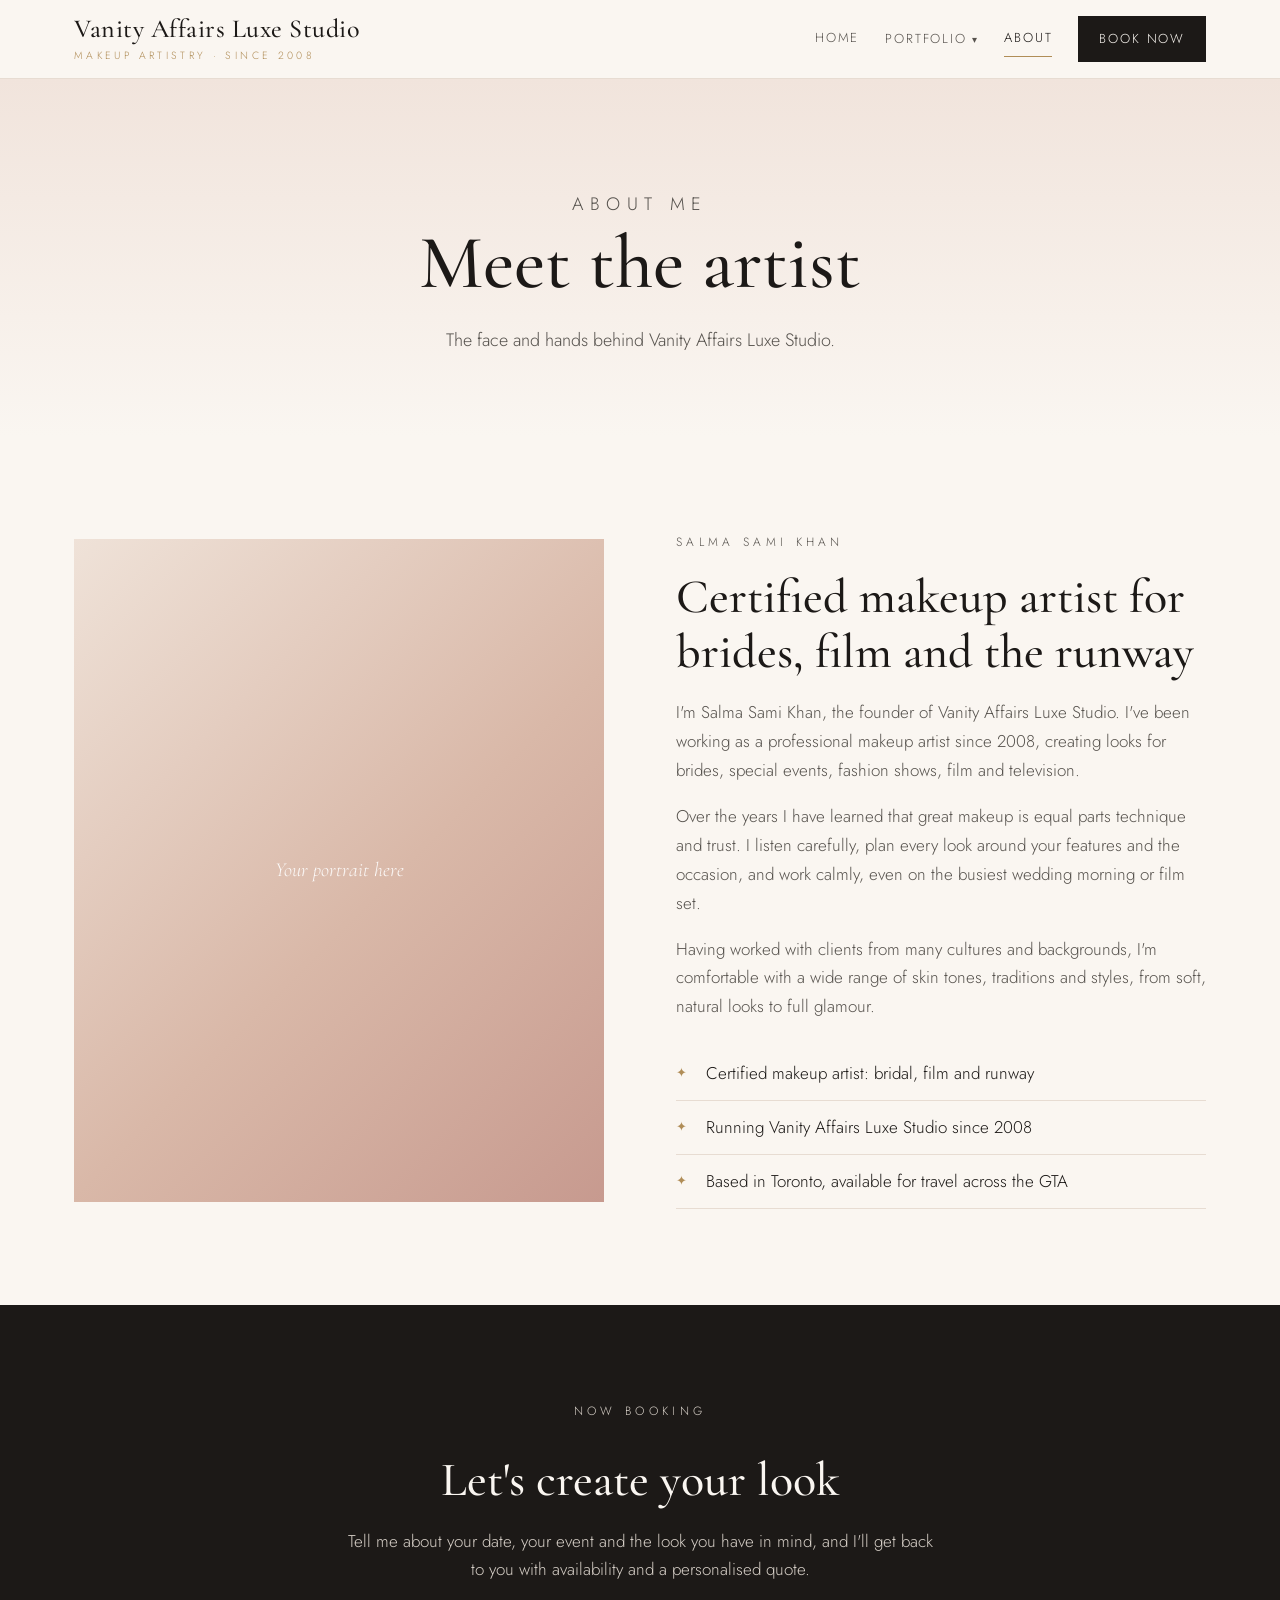
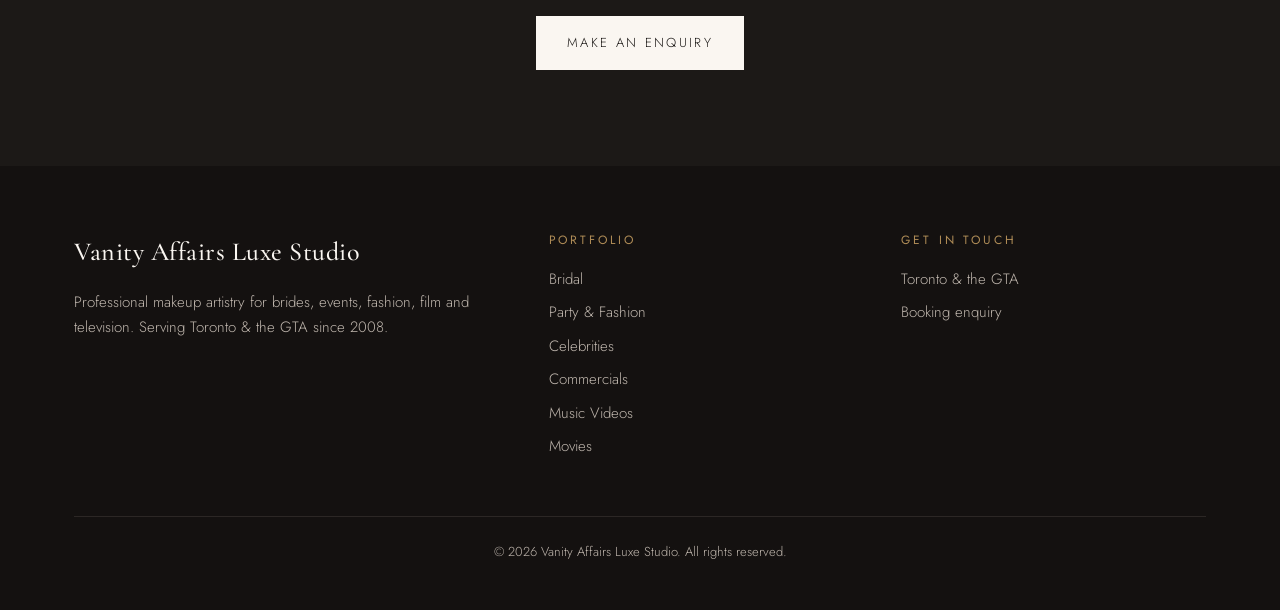
==== about.html @ 1d620c54 "Build Vanity Affairs Luxe Studio website Co-Authored-By: Claude Opus 5.5 <noreply@anthropic.com> Cla" ====
<!DOCTYPE html>
<html lang="en">
<head>
<meta charset="utf-8">
<meta name="viewport" content="width=device-width, initial-scale=1">
<title>About the Artist | Vanity Affairs Luxe Studio</title>
<meta name="description" content="Meet Salma Sami Khan, certified bridal, film and runway makeup artist and founder of Vanity Affairs Luxe Studio in Toronto.">
<meta property="og:title" content="About the Artist | Vanity Affairs Luxe Studio">
<meta property="og:description" content="Meet Salma Sami Khan, certified bridal, film and runway makeup artist and founder of Vanity Affairs Luxe Studio in Toronto.">
<meta property="og:type" content="website">
<link rel="preconnect" href="https://fonts.googleapis.com">
<link rel="preconnect" href="https://fonts.gstatic.com" crossorigin>
<link href="https://fonts.googleapis.com/css2?family=Cormorant+Garamond:ital,wght@0,400;0,500;1,400&family=Jost:wght@300;400&display=swap" rel="stylesheet">
<link rel="stylesheet" href="assets/style.css">
</head>
<body>
<header class="site-header">
  <div class="wrap header-inner">
    <a class="brand" href="index.html">
      <span class="brand-name">Vanity Affairs Luxe Studio</span>
      <span class="brand-tag">Makeup Artistry · Since 2008</span>
    </a>
    <button class="menu-toggle" aria-label="Open menu" aria-expanded="false"><span></span><span></span><span></span></button>
    <nav class="nav" aria-label="Main">
      <a href="index.html">Home</a>
      <div class="dropdown">
        <button type="button">Portfolio</button>
        <div class="dropdown-menu">
<a href="bridal.html">Bridal</a>
<a href="party-fashion.html">Party &amp; Fashion</a>
<a href="celebrities.html">Celebrities</a>
<a href="commercials.html">Commercials</a>
<a href="music-videos.html">Music Videos</a>
<a href="movies.html">Movies</a>
        </div>
      </div>
      <a href="about.html" aria-current="page">About</a>
      <a class="btn" href="contact.html">Book Now</a>
    </nav>
  </div>
</header>
<main>
<section class="page-hero">
  <div class="wrap">
    <p class="eyebrow">About me</p>
    <h1>Meet the artist</h1>
    <p>The face and hands behind Vanity Affairs Luxe Studio.</p>
  </div>
</section>

<section>
  <div class="wrap intro-grid">
    <div class="photo placeholder" data-label="Your portrait here"></div>
    <div>
      <p class="eyebrow">Salma Sami Khan</p>
      <h2>Certified makeup artist for brides, film and the runway</h2>
      <p>I'm Salma Sami Khan, the founder of Vanity Affairs Luxe Studio. I've been working as a professional makeup artist since 2008, creating looks for brides, special events, fashion shows, film and television.</p>
      <p>Over the years I have learned that great makeup is equal parts technique and trust. I listen carefully, plan every look around your features and the occasion, and work calmly, even on the busiest wedding morning or film set.</p>
      <p>Having worked with clients from many cultures and backgrounds, I'm comfortable with a wide range of skin tones, traditions and styles, from soft, natural looks to full glamour.</p>
      <ul class="feature-list">
        <li>Certified makeup artist: bridal, film and runway</li>
        <li>Running Vanity Affairs Luxe Studio since 2008</li>
        <li>Based in Toronto, available for travel across the GTA</li>
      </ul>
    </div>
  </div>
</section>

<section class="cta-band">
  <div class="wrap">
    <p class="eyebrow">Now booking</p>
    <h2>Let's create your look</h2>
    <p>Tell me about your date, your event and the look you have in mind, and I'll get back to you with availability and a personalised quote.</p>
    <a class="btn" href="contact.html">Make an enquiry</a>
  </div>
</section>
</main>
<footer class="site-footer">
  <div class="wrap">
    <div class="footer-grid">
      <div>
        <span class="brand-name">Vanity Affairs Luxe Studio</span>
        <p>Professional makeup artistry for brides, events, fashion, film and television. Serving Toronto &amp; the GTA since 2008.</p>
      </div>
      <div>
        <h4>Portfolio</h4>
        <ul>
<li><a href="bridal.html">Bridal</a></li>
<li><a href="party-fashion.html">Party &amp; Fashion</a></li>
<li><a href="celebrities.html">Celebrities</a></li>
<li><a href="commercials.html">Commercials</a></li>
<li><a href="music-videos.html">Music Videos</a></li>
<li><a href="movies.html">Movies</a></li>
        </ul>
      </div>
      <div>
        <h4>Get in touch</h4>
        <ul>
<li>Toronto &amp; the GTA</li>
          <li><a href="contact.html">Booking enquiry</a></li>
        </ul>
      </div>
    </div>
    <p class="copyright">© <span id="year">2026</span> Vanity Affairs Luxe Studio. All rights reserved.</p>
  </div>
</footer>
<script>
  document.getElementById('year').textContent = new Date().getFullYear();
  const t = document.querySelector('.menu-toggle'), n = document.querySelector('.nav');
  t.addEventListener('click', () => { const o = n.classList.toggle('open'); t.setAttribute('aria-expanded', o); });
</script>
</body>
</html>
---- assets/style.css ----
/* Vanity Affairs Luxe Studio — site styles */
:root {
  --ink: #1c1917;
  --ink-soft: #57534e;
  --cream: #faf6f1;
  --blush: #f1e4dc;
  --rose: #b76e79;
  --gold: #b08d57;
  --line: #e7dcd2;
  --white: #ffffff;
  --serif: "Cormorant Garamond", Georgia, "Times New Roman", serif;
  --sans: "Jost", "Helvetica Neue", Arial, sans-serif;
  --max: 1180px;
}

*, *::before, *::after { box-sizing: border-box; }
html { scroll-behavior: smooth; }
body {
  margin: 0;
  font-family: var(--sans);
  font-weight: 300;
  color: var(--ink);
  background: var(--cream);
  line-height: 1.7;
  font-size: 17px;
}
img { max-width: 100%; display: block; }
a { color: inherit; }

.wrap { max-width: var(--max); margin: 0 auto; padding: 0 24px; }

/* ---------- Header ---------- */
.site-header {
  position: sticky; top: 0; z-index: 50;
  background: rgba(250, 246, 241, 0.94);
  backdrop-filter: blur(8px);
  border-bottom: 1px solid var(--line);
}
.header-inner {
  display: flex; align-items: center; justify-content: space-between;
  height: 78px;
}
.brand { text-decoration: none; line-height: 1.1; }
.brand-name {
  font-family: var(--serif); font-size: 26px; font-weight: 500; letter-spacing: 0.02em;
  display: block;
}
.brand-tag {
  font-size: 10.5px; letter-spacing: 0.32em; text-transform: uppercase; color: var(--gold);
}
.nav { display: flex; align-items: center; gap: 26px; }
.nav a {
  text-decoration: none; font-size: 13px; letter-spacing: 0.14em; text-transform: uppercase;
  color: var(--ink-soft); padding: 6px 0; border-bottom: 1px solid transparent;
  transition: color .2s, border-color .2s;
}
.nav a:hover, .nav a[aria-current="page"] { color: var(--ink); border-color: var(--gold); }
.dropdown { position: relative; }
.dropdown > button {
  background: none; border: 0; font: inherit; cursor: pointer;
  font-size: 13px; letter-spacing: 0.14em; text-transform: uppercase; color: var(--ink-soft);
  padding: 6px 0;
}
.dropdown > button::after { content: " ▾"; font-size: 10px; }
.dropdown-menu {
  position: absolute; top: 100%; left: -18px; min-width: 210px;
  background: var(--white); border: 1px solid var(--line);
  box-shadow: 0 18px 40px rgba(28, 25, 23, 0.08);
  padding: 10px 0; display: none;
}
.dropdown:hover .dropdown-menu, .dropdown:focus-within .dropdown-menu { display: block; }
.dropdown-menu a { display: block; padding: 9px 20px; border: 0; }
.dropdown-menu a:hover { background: var(--cream); }

.btn {
  display: inline-block; text-decoration: none; cursor: pointer;
  font-family: var(--sans); font-size: 13px; letter-spacing: 0.18em; text-transform: uppercase;
  padding: 15px 30px; border: 1px solid var(--ink); background: var(--ink); color: var(--cream);
  transition: background .2s, color .2s;
}
.btn:hover { background: transparent; color: var(--ink); }
.btn-ghost { background: transparent; color: var(--ink); }
.btn-ghost:hover { background: var(--ink); color: var(--cream); }
.nav .btn { padding: 11px 20px; color: var(--cream); border-bottom: 1px solid var(--ink); }
.nav .btn:hover { color: var(--ink); }

.menu-toggle { display: none; background: none; border: 0; cursor: pointer; padding: 8px; }
.menu-toggle span { display: block; width: 24px; height: 1.5px; background: var(--ink); margin: 6px 0; }

/* ---------- Hero ---------- */
.hero {
  position: relative; min-height: 82vh; display: grid; place-items: center; text-align: center;
  background:
    linear-gradient(180deg, rgba(28,25,23,.25), rgba(28,25,23,.55)),
    var(--hero-img, linear-gradient(135deg, #d9b8a8 0%, #b76e79 45%, #5b3a3f 100%));
  background-size: cover; background-position: center;
  color: var(--white);
}
.hero-inner { max-width: 780px; padding: 80px 24px; }
.eyebrow {
  font-size: 12px; letter-spacing: 0.36em; text-transform: uppercase; color: var(--gold);
  margin: 0 0 18px;
}
.hero .eyebrow { color: #f3dcc4; }
h1, h2, h3 { font-family: var(--serif); font-weight: 500; line-height: 1.15; margin: 0 0 18px; }
h1 { font-size: clamp(42px, 6vw, 76px); }
h2 { font-size: clamp(32px, 4vw, 48px); }
h3 { font-size: 26px; }
.hero p.lead { font-size: 19px; max-width: 600px; margin: 0 auto 34px; opacity: .95; }
.hero .btn { background: var(--white); color: var(--ink); border-color: var(--white); }
.hero .btn:hover { background: transparent; color: var(--white); }
.hero .btn-ghost { background: transparent; color: var(--white); border-color: var(--white); margin-left: 10px; }
.hero .btn-ghost:hover { background: var(--white); color: var(--ink); }

.page-hero {
  padding: 110px 0 80px; text-align: center;
  background: linear-gradient(180deg, var(--blush), var(--cream));
}
.page-hero p { max-width: 680px; margin: 0 auto; color: var(--ink-soft); font-size: 18px; }

/* ---------- Sections ---------- */
section { padding: 96px 0; }
.section-head { text-align: center; max-width: 720px; margin: 0 auto 56px; }
.section-head p { color: var(--ink-soft); }
.alt { background: var(--white); }
.divider { width: 60px; height: 1px; background: var(--gold); margin: 0 auto 22px; border: 0; }

.intro-grid { display: grid; grid-template-columns: 1fr 1fr; gap: 72px; align-items: center; }
.intro-grid p { color: var(--ink-soft); }

/* Service cards */
.cards { display: grid; grid-template-columns: repeat(3, 1fr); gap: 28px; }
.card {
  text-decoration: none; background: var(--white); border: 1px solid var(--line);
  transition: transform .25s, box-shadow .25s;
}
.alt .card { background: var(--cream); }
.card:hover { transform: translateY(-4px); box-shadow: 0 20px 44px rgba(28,25,23,.08); }
.card-body { padding: 26px 28px 30px; }
.card-body h3 { margin-bottom: 8px; }
.card-body p { margin: 0; color: var(--ink-soft); font-size: 15.5px; }
.card-link {
  display: inline-block; margin-top: 14px; font-size: 12px; letter-spacing: .2em;
  text-transform: uppercase; color: var(--rose);
}

/* Photos & placeholders */
.photo {
  position: relative; aspect-ratio: 4 / 5; overflow: hidden;
  background: linear-gradient(135deg, #efe2d8, #d9b8a8 55%, #c79a8f);
}
.photo.wide { aspect-ratio: 4 / 3; }
.photo img { width: 100%; height: 100%; object-fit: cover; transition: transform .5s; }
.card:hover .photo img, .gallery .photo:hover img { transform: scale(1.04); }
.photo.placeholder::after {
  content: attr(data-label);
  position: absolute; inset: 0; display: grid; place-items: center; text-align: center;
  font-family: var(--serif); font-style: italic; font-size: 20px; color: rgba(255,255,255,.92);
  padding: 20px;
}
.photo.placeholder:nth-child(3n+2) { background: linear-gradient(135deg, #e9dccf, #c9a27e 60%, #9b7656); }
.photo.placeholder:nth-child(3n) { background: linear-gradient(135deg, #f0e4e1, #c79aa1 55%, #8e5d66); }

.gallery { display: grid; grid-template-columns: repeat(3, 1fr); gap: 18px; }

/* Lists */
.feature-list { list-style: none; padding: 0; margin: 26px 0 0; }
.feature-list li { padding: 12px 0 12px 30px; border-bottom: 1px solid var(--line); position: relative; }
.feature-list li::before { content: "✦"; position: absolute; left: 0; color: var(--gold); font-size: 13px; top: 15px; }

.two-col { display: grid; grid-template-columns: 1fr 1fr; gap: 64px; }

/* Steps */
.steps { display: grid; grid-template-columns: repeat(4, 1fr); gap: 28px; counter-reset: step; }
.step { border-top: 1px solid var(--gold); padding-top: 22px; }
.step::before {
  counter-increment: step; content: "0" counter(step);
  font-family: var(--serif); font-size: 34px; color: var(--gold); display: block; margin-bottom: 6px;
}
.step p { color: var(--ink-soft); font-size: 15.5px; margin: 0; }

/* CTA band */
.cta-band { background: var(--ink); color: var(--cream); text-align: center; }
.cta-band p { color: #d6cfc7; max-width: 600px; margin: 0 auto 32px; }
.cta-band .btn { background: var(--cream); color: var(--ink); border-color: var(--cream); }
.cta-band .btn:hover { background: transparent; color: var(--cream); }

/* Contact */
.contact-grid { display: grid; grid-template-columns: 1fr 1.2fr; gap: 64px; }
.contact-item { padding: 18px 0; border-bottom: 1px solid var(--line); }
.contact-item span { display: block; font-size: 12px; letter-spacing: .22em; text-transform: uppercase; color: var(--gold); }
.contact-item a, .contact-item strong { font-weight: 400; text-decoration: none; font-size: 18px; }
form { display: grid; gap: 18px; }
label { font-size: 12px; letter-spacing: .2em; text-transform: uppercase; color: var(--ink-soft); }
input, select, textarea {
  width: 100%; margin-top: 6px; font: inherit; font-size: 16px;
  padding: 13px 14px; border: 1px solid var(--line); background: var(--white); color: var(--ink);
}
input:focus, select:focus, textarea:focus { outline: none; border-color: var(--gold); }
.form-row { display: grid; grid-template-columns: 1fr 1fr; gap: 18px; }
.note { font-size: 14px; color: var(--ink-soft); }

/* Footer */
.site-footer { background: #141110; color: #bfb6ad; padding: 64px 0 34px; font-size: 15px; }
.footer-grid { display: grid; grid-template-columns: 1.4fr 1fr 1fr; gap: 48px; }
.site-footer .brand-name { color: var(--cream); }
.site-footer h4 { font-family: var(--sans); font-weight: 400; font-size: 12px; letter-spacing: .24em; text-transform: uppercase; color: var(--gold); margin: 0 0 16px; }
.site-footer ul { list-style: none; padding: 0; margin: 0; }
.site-footer li { margin-bottom: 8px; }
.site-footer a { text-decoration: none; }
.site-footer a:hover { color: var(--cream); }
.copyright { border-top: 1px solid #2c2725; margin-top: 48px; padding-top: 24px; font-size: 13px; text-align: center; }

/* ---------- Responsive ---------- */
@media (max-width: 960px) {
  .cards, .gallery { grid-template-columns: repeat(2, 1fr); }
  .steps { grid-template-columns: repeat(2, 1fr); }
  .intro-grid, .two-col, .contact-grid { grid-template-columns: 1fr; gap: 40px; }
  .footer-grid { grid-template-columns: 1fr 1fr; }
  .menu-toggle { display: block; }
  .nav {
    position: absolute; top: 78px; left: 0; right: 0; flex-direction: column; align-items: flex-start;
    gap: 0; background: var(--cream); border-bottom: 1px solid var(--line); padding: 10px 24px 24px;
    display: none;
  }
  .nav.open { display: flex; }
  .nav > a, .dropdown { width: 100%; padding: 12px 0; border-bottom: 1px solid var(--line); }
  .dropdown-menu { position: static; display: block; box-shadow: none; border: 0; background: transparent; padding: 4px 0 0 14px; }
  .dropdown > button { display: none; }
  .nav .btn { margin-top: 16px; }
}
@media (max-width: 600px) {
  body { font-size: 16px; }
  section { padding: 70px 0; }
  .cards, .gallery, .steps, .footer-grid, .form-row { grid-template-columns: 1fr; }
  .hero .btn-ghost { margin: 12px 0 0; }
}
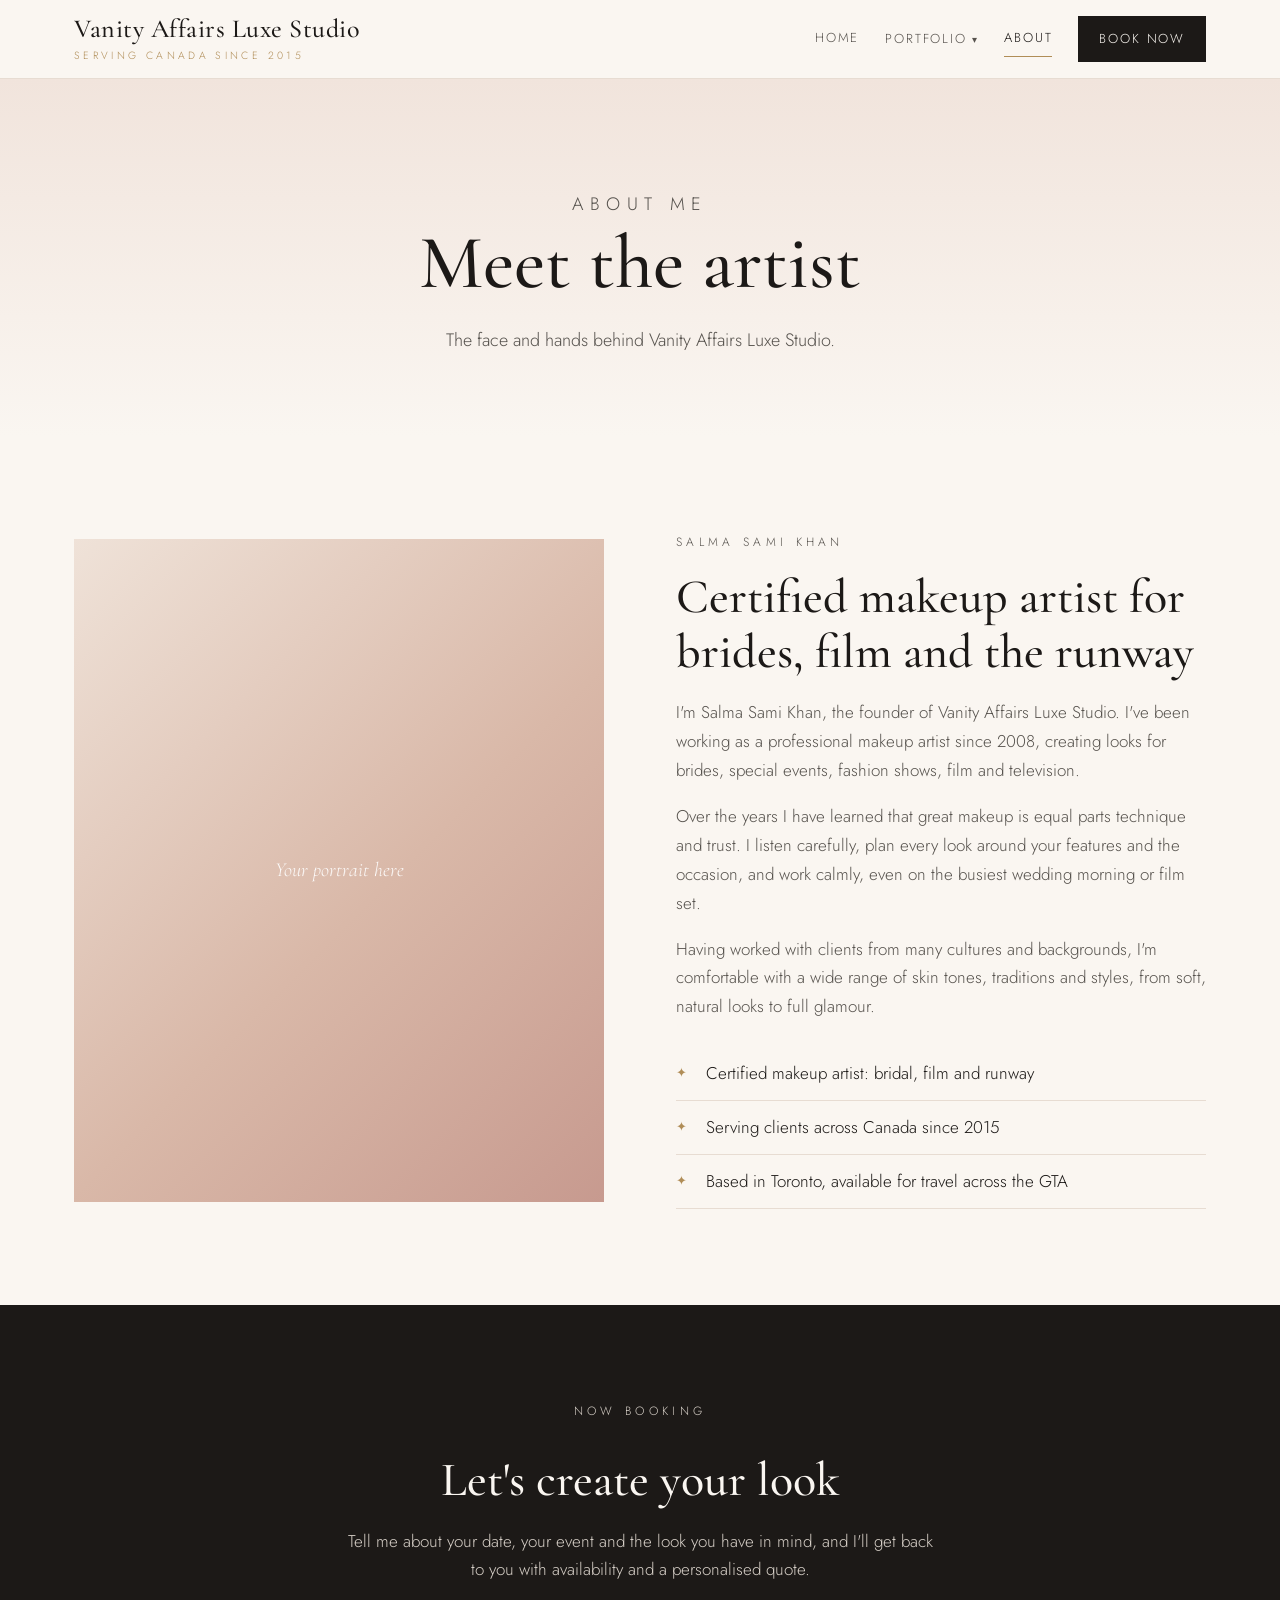
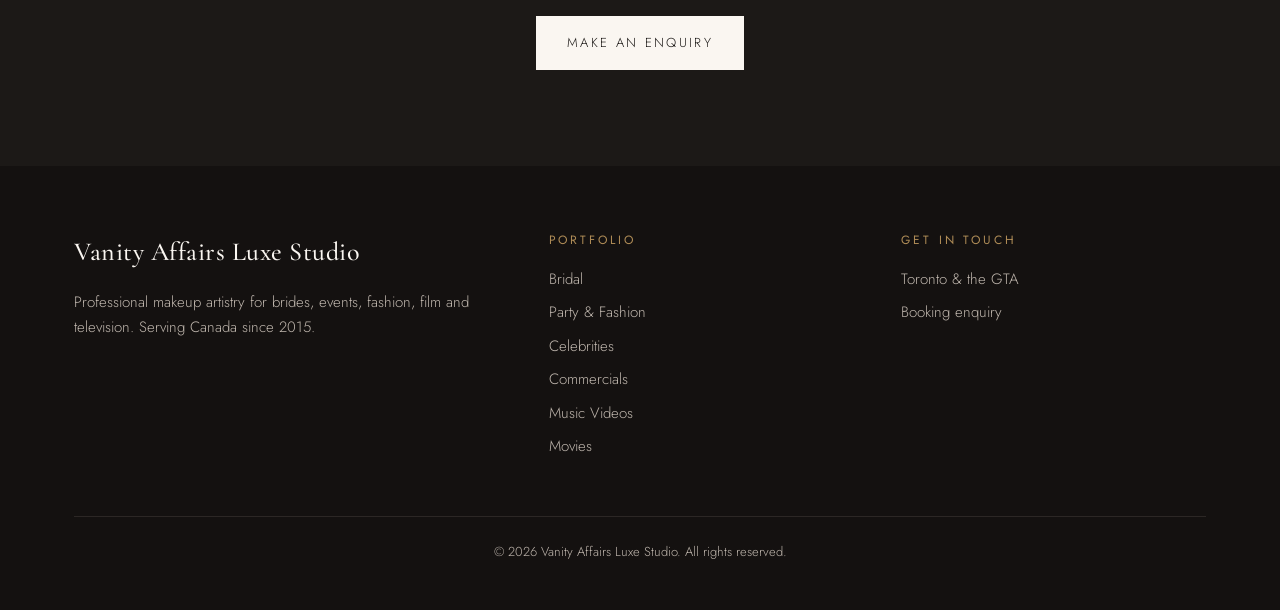
==== commit bc30e5e3: "Update tagline to Serving Canada Since 2015 Co-Authored-By: Claude Opus 5.5 <noreply@anthropic.com> " ====
--- a/about.html
+++ b/about.html
@@ -11,14 +11,14 @@
 <link rel="preconnect" href="https://fonts.googleapis.com">
 <link rel="preconnect" href="https://fonts.gstatic.com" crossorigin>
 <link href="https://fonts.googleapis.com/css2?family=Cormorant+Garamond:ital,wght@0,400;0,500;1,400&family=Jost:wght@300;400&display=swap" rel="stylesheet">
-<link rel="stylesheet" href="assets/style.css">
+<link rel="stylesheet" href="assets/style.css?v=1c062ea0">
 </head>
 <body>
 <header class="site-header">
   <div class="wrap header-inner">
     <a class="brand" href="index.html">
       <span class="brand-name">Vanity Affairs Luxe Studio</span>
-      <span class="brand-tag">Makeup Artistry · Since 2008</span>
+      <span class="brand-tag">Serving Canada Since 2015</span>
     </a>
     <button class="menu-toggle" aria-label="Open menu" aria-expanded="false"><span></span><span></span><span></span></button>
     <nav class="nav" aria-label="Main">
@@ -59,7 +59,7 @@
       <p>Having worked with clients from many cultures and backgrounds, I'm comfortable with a wide range of skin tones, traditions and styles, from soft, natural looks to full glamour.</p>
       <ul class="feature-list">
         <li>Certified makeup artist: bridal, film and runway</li>
-        <li>Running Vanity Affairs Luxe Studio since 2008</li>
+        <li>Serving clients across Canada since 2015</li>
         <li>Based in Toronto, available for travel across the GTA</li>
       </ul>
     </div>
@@ -80,7 +80,7 @@
     <div class="footer-grid">
       <div>
         <span class="brand-name">Vanity Affairs Luxe Studio</span>
-        <p>Professional makeup artistry for brides, events, fashion, film and television. Serving Toronto &amp; the GTA since 2008.</p>
+        <p>Professional makeup artistry for brides, events, fashion, film and television. Serving Canada since 2015.</p>
       </div>
       <div>
         <h4>Portfolio</h4>
--- a/assets/style.css
+++ b/assets/style.css
@@ -150,7 +150,7 @@
   background: linear-gradient(135deg, #efe2d8, #d9b8a8 55%, #c79a8f);
 }
 .photo.wide { aspect-ratio: 4 / 3; }
-.photo img { width: 100%; height: 100%; object-fit: cover; transition: transform .5s; }
+.photo img { width: 100%; height: 100%; object-fit: cover; object-position: center 25%; transition: transform .5s; }
 .card:hover .photo img, .gallery .photo:hover img { transform: scale(1.04); }
 .photo.placeholder::after {
   content: attr(data-label);
@@ -235,3 +235,18 @@
   .cards, .gallery, .steps, .footer-grid, .form-row { grid-template-columns: 1fr; }
   .hero .btn-ghost { margin: 12px 0 0; }
 }
+
+/* Videos */
+.video-grid { display: grid; grid-template-columns: repeat(2, 1fr); gap: 40px 28px; }
+.video { margin: 0; }
+.video-frame { position: relative; aspect-ratio: 16 / 9; background: #141110; }
+.video-frame iframe { position: absolute; inset: 0; width: 100%; height: 100%; border: 0; }
+.video figcaption { font-family: var(--serif); font-size: 21px; margin-top: 12px; }
+@media (max-width: 760px) { .video-grid { grid-template-columns: 1fr; } }
+.video.featured { grid-column: 1 / -1; }
+.video.featured figcaption { font-size: 26px; }
+
+/* Video thumbnails on the home page cards: zoom past YouTube's black bars */
+.photo.thumb { background: #141110; }
+.photo.thumb img { object-position: center; transform: scale(2); }
+.card:hover .photo.thumb img { transform: scale(2.08); }
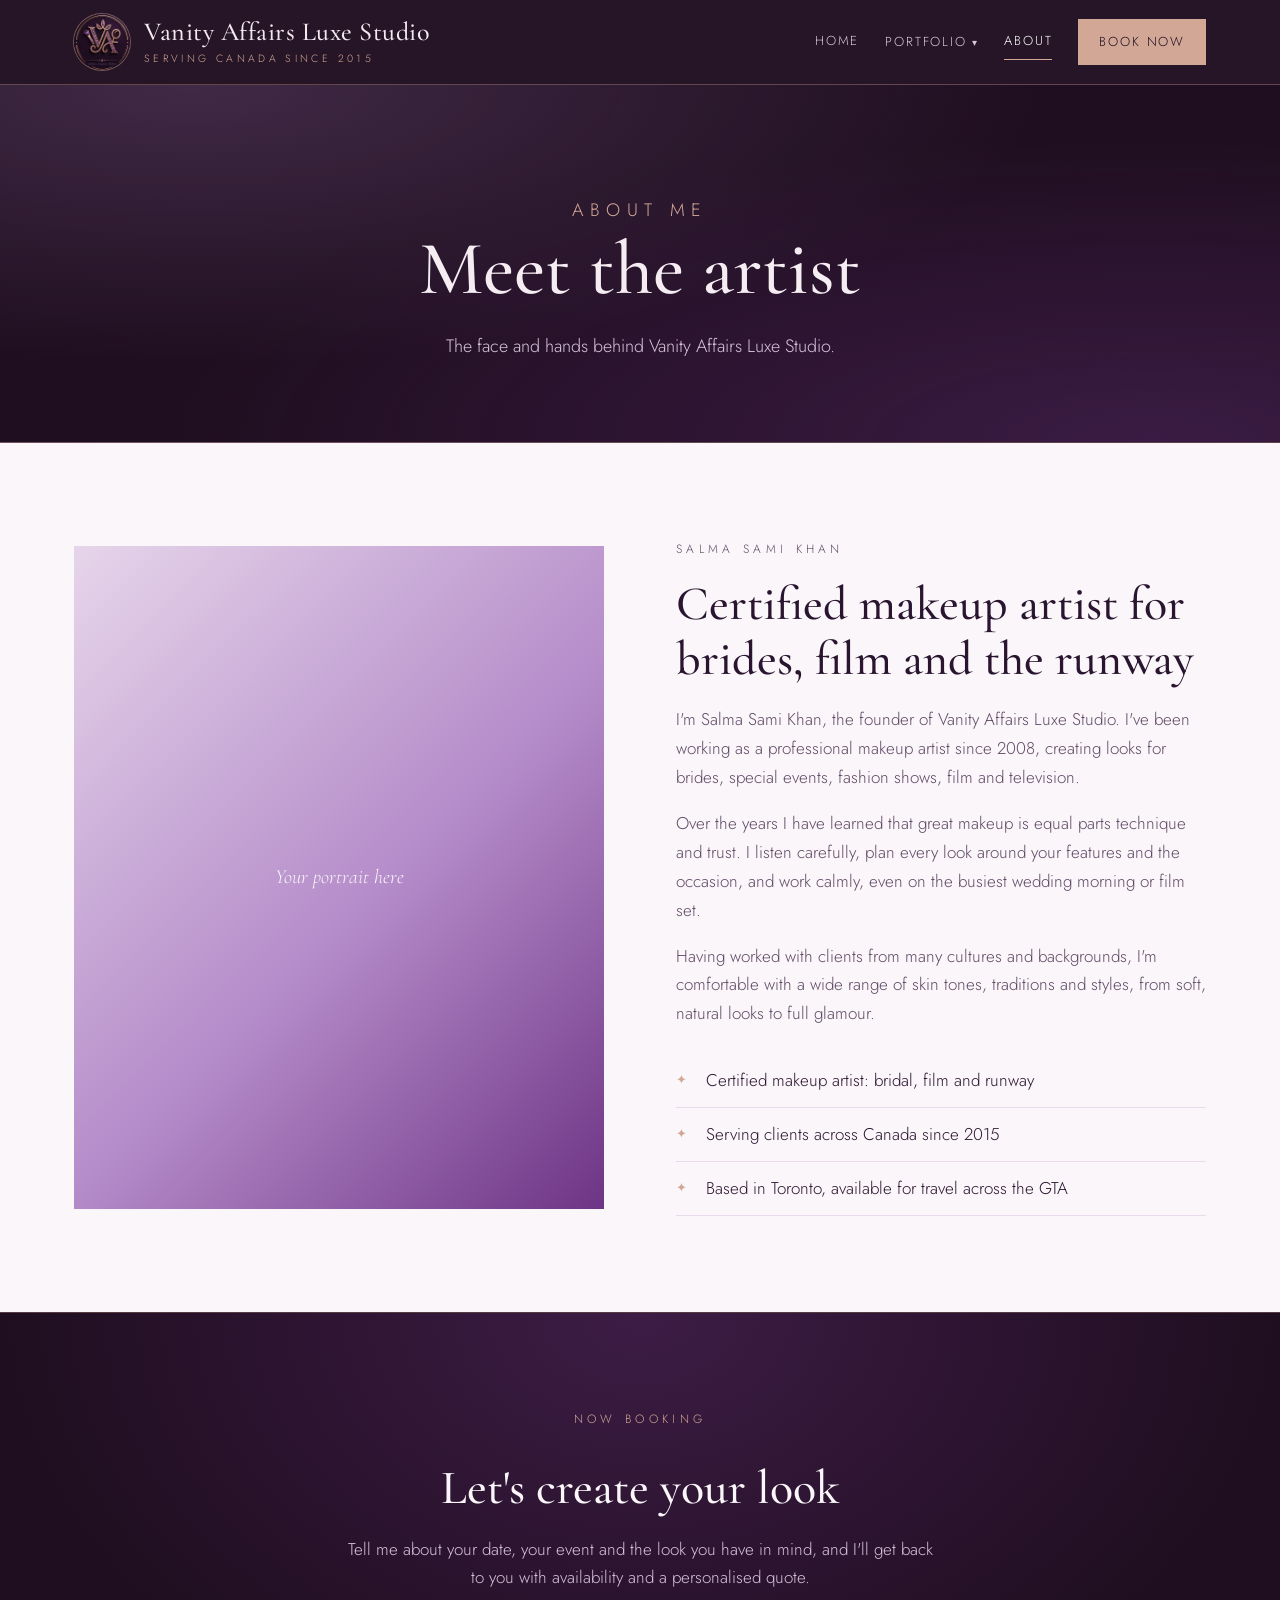
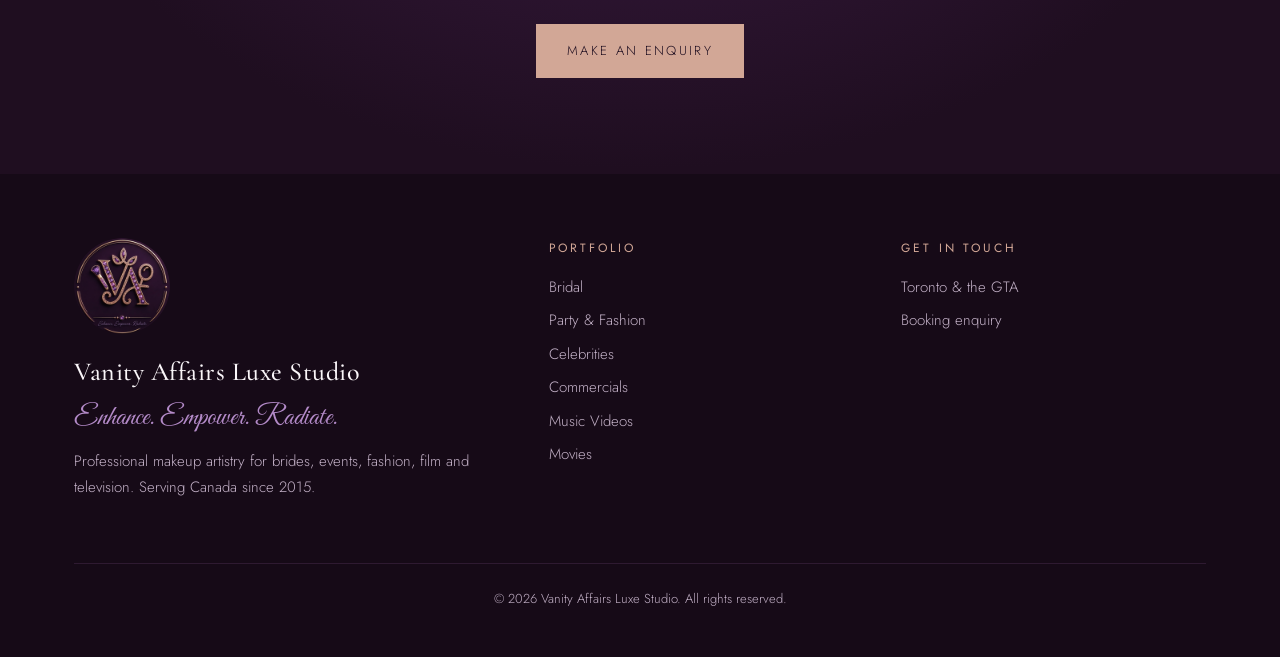
==== commit 413b9cc0: "Retheme site to match VA logo: plum, amethyst and rose gold; add logo, favicon and tagline Co-Author" ====
--- a/about.html
+++ b/about.html
@@ -10,15 +10,22 @@
 <meta property="og:type" content="website">
 <link rel="preconnect" href="https://fonts.googleapis.com">
 <link rel="preconnect" href="https://fonts.gstatic.com" crossorigin>
-<link href="https://fonts.googleapis.com/css2?family=Cormorant+Garamond:ital,wght@0,400;0,500;1,400&family=Jost:wght@300;400&display=swap" rel="stylesheet">
-<link rel="stylesheet" href="assets/style.css?v=1c062ea0">
+<link href="https://fonts.googleapis.com/css2?family=Cormorant+Garamond:ital,wght@0,400;0,500;1,400&family=Jost:wght@300;400&family=Great+Vibes&display=swap" rel="stylesheet">
+<link rel="icon" type="image/png" href="assets/favicon.png">
+<link rel="apple-touch-icon" href="assets/apple-touch-icon.png">
+<meta property="og:image" content="assets/logo-full.jpg">
+<meta name="theme-color" content="#1f0e20">
+<link rel="stylesheet" href="assets/style.css?v=6815eaf3">
 </head>
 <body>
 <header class="site-header">
   <div class="wrap header-inner">
     <a class="brand" href="index.html">
+      <img class="brand-logo" src="assets/logo.png" alt="Vanity Affairs Luxe Studio logo" width="56" height="56">
+      <span class="brand-text">
       <span class="brand-name">Vanity Affairs Luxe Studio</span>
       <span class="brand-tag">Serving Canada Since 2015</span>
+      </span>
     </a>
     <button class="menu-toggle" aria-label="Open menu" aria-expanded="false"><span></span><span></span><span></span></button>
     <nav class="nav" aria-label="Main">
@@ -79,7 +86,9 @@
   <div class="wrap">
     <div class="footer-grid">
       <div>
+        <img class="footer-logo" src="assets/logo.png" alt="" width="96" height="96">
         <span class="brand-name">Vanity Affairs Luxe Studio</span>
+        <p class="script">Enhance. Empower. Radiate.</p>
         <p>Professional makeup artistry for brides, events, fashion, film and television. Serving Canada since 2015.</p>
       </div>
       <div>
--- a/assets/style.css
+++ b/assets/style.css
@@ -1,15 +1,21 @@
 /* Vanity Affairs Luxe Studio — site styles */
 :root {
-  --ink: #1c1917;
-  --ink-soft: #57534e;
-  --cream: #faf6f1;
-  --blush: #f1e4dc;
-  --rose: #b76e79;
-  --gold: #b08d57;
-  --line: #e7dcd2;
+  --ink: #2a1530;
+  --ink-soft: #5f4a66;
+  --cream: #faf6f9;
+  --blush: #f1e6f2;
+  --rose: #8e4fa6;
+  --gold: #b98a7a;
+  --rosegold: #d2a796;
+  --plum: #1f0e20;
+  --plum-2: #2e1533;
+  --amethyst: #6e3485;
+  --lavender: #b48bc9;
+  --line: #e9dcea;
   --white: #ffffff;
   --serif: "Cormorant Garamond", Georgia, "Times New Roman", serif;
   --sans: "Jost", "Helvetica Neue", Arial, sans-serif;
+  --script: "Great Vibes", "Brush Script MT", cursive;
   --max: 1180px;
 }
 
@@ -250,3 +256,91 @@
 .photo.thumb { background: #141110; }
 .photo.thumb img { object-position: center; transform: scale(2); }
 .card:hover .photo.thumb img { transform: scale(2.08); }
+
+
+/* =========================================================
+   Theme: Amethyst & Rose Gold (matches the VA logo)
+   ========================================================= */
+.script { font-family: var(--script); font-size: 34px; color: var(--lavender); margin: 0 0 18px; line-height: 1.2; }
+
+/* Header */
+.site-header { background: rgba(31, 14, 32, 0.97); border-bottom: 1px solid rgba(210, 167, 150, 0.35); }
+.header-inner { height: 84px; }
+.brand { display: flex; align-items: center; gap: 14px; }
+.brand-logo { width: 56px; height: 56px; border-radius: 50%; box-shadow: 0 0 0 1px rgba(210,167,150,.45); }
+.brand-name { color: #f4e9f1; }
+.brand-tag { color: var(--rosegold); }
+.nav a, .dropdown > button { color: #d8c6dc; }
+.nav a:hover, .nav a[aria-current="page"] { color: #fff; border-color: var(--rosegold); }
+.dropdown-menu { background: var(--plum-2); border-color: rgba(210,167,150,.3); box-shadow: 0 18px 40px rgba(0,0,0,.35); }
+.dropdown-menu a:hover { background: rgba(180,139,201,.15); }
+.nav .btn { background: var(--rosegold); border-color: var(--rosegold); color: var(--plum); }
+.nav .btn:hover { background: transparent; color: var(--rosegold); }
+.menu-toggle span { background: #f4e9f1; }
+
+/* Buttons */
+.btn { background: var(--plum-2); border-color: var(--plum-2); color: #f8eef5; }
+.btn:hover { background: transparent; color: var(--plum-2); }
+.btn-ghost { background: transparent; color: var(--plum-2); }
+.btn-ghost:hover { background: var(--plum-2); color: #f8eef5; }
+
+/* Hero */
+.hero { background-color: var(--plum); }
+.hero[style] { background-size: cover; background-position: center; }
+.hero:not([style]) { background: radial-gradient(ellipse at 50% 30%, #4a2252 0%, var(--plum) 70%); }
+.hero .eyebrow { color: var(--rosegold); }
+.hero .script { font-size: 40px; }
+.hero .btn { background: var(--rosegold); border-color: var(--rosegold); color: var(--plum); }
+.hero .btn:hover { background: transparent; color: var(--rosegold); }
+.hero .btn-ghost { background: transparent; color: #fff; border-color: rgba(255,255,255,.85); }
+.hero .btn-ghost:hover { background: #fff; color: var(--plum); }
+
+/* Page headers: plum "marble" band like the logo */
+.page-hero {
+  background:
+    radial-gradient(ellipse at 15% 0%, rgba(180,139,201,.22), transparent 55%),
+    radial-gradient(ellipse at 90% 100%, rgba(110,52,133,.35), transparent 60%),
+    var(--plum);
+  color: #f6edf3;
+  border-bottom: 1px solid rgba(210,167,150,.35);
+}
+.page-hero .eyebrow { color: var(--rosegold); }
+.page-hero p { color: #d6c4da; }
+
+/* Accents */
+.eyebrow { color: var(--amethyst); }
+.feature-list li::before { color: var(--rosegold); }
+.step { border-top-color: var(--rosegold); }
+.step::before { color: var(--amethyst); }
+.card-link { color: var(--amethyst); }
+.contact-item span { color: var(--amethyst); }
+input:focus, select:focus, textarea:focus { border-color: var(--lavender); }
+
+/* Placeholders in amethyst tones */
+.photo { background: linear-gradient(135deg, #e6d5ea, #b48bc9 55%, #6e3485); }
+.photo.placeholder:nth-child(3n+2) { background: linear-gradient(135deg, #efe0e4, #d2a796 60%, #8e5f6e); }
+.photo.placeholder:nth-child(3n) { background: linear-gradient(135deg, #e9dcf0, #8e4fa6 55%, #2e1533); }
+.photo.thumb, .video-frame { background: var(--plum); }
+
+/* Booking band & footer */
+.cta-band { background: radial-gradient(ellipse at 50% 0%, #3d1c45 0%, var(--plum) 70%); border-top: 1px solid rgba(210,167,150,.3); }
+.cta-band .eyebrow { color: var(--rosegold); }
+.cta-band p { color: #d6c4da; }
+.cta-band .btn { background: var(--rosegold); border-color: var(--rosegold); color: var(--plum); }
+.cta-band .btn:hover { background: transparent; color: var(--rosegold); }
+.site-footer { background: #160a17; color: #c2b0c6; }
+.site-footer h4 { color: var(--rosegold); }
+.site-footer .script { font-size: 28px; margin: 6px 0 10px; }
+.footer-logo { width: 96px; height: 96px; border-radius: 50%; margin-bottom: 16px; }
+.copyright { border-top-color: #2e1a31; }
+
+@media (max-width: 960px) {
+  .nav { background: var(--plum); border-bottom-color: rgba(210,167,150,.35); top: 84px; }
+  .nav > a, .dropdown { border-bottom-color: rgba(255,255,255,.08); }
+}
+@media (max-width: 600px) {
+  .brand-logo { width: 44px; height: 44px; }
+  .brand-name { font-size: 21px; }
+  .brand-tag { font-size: 9px; letter-spacing: .22em; }
+  .hero .script { font-size: 32px; }
+}
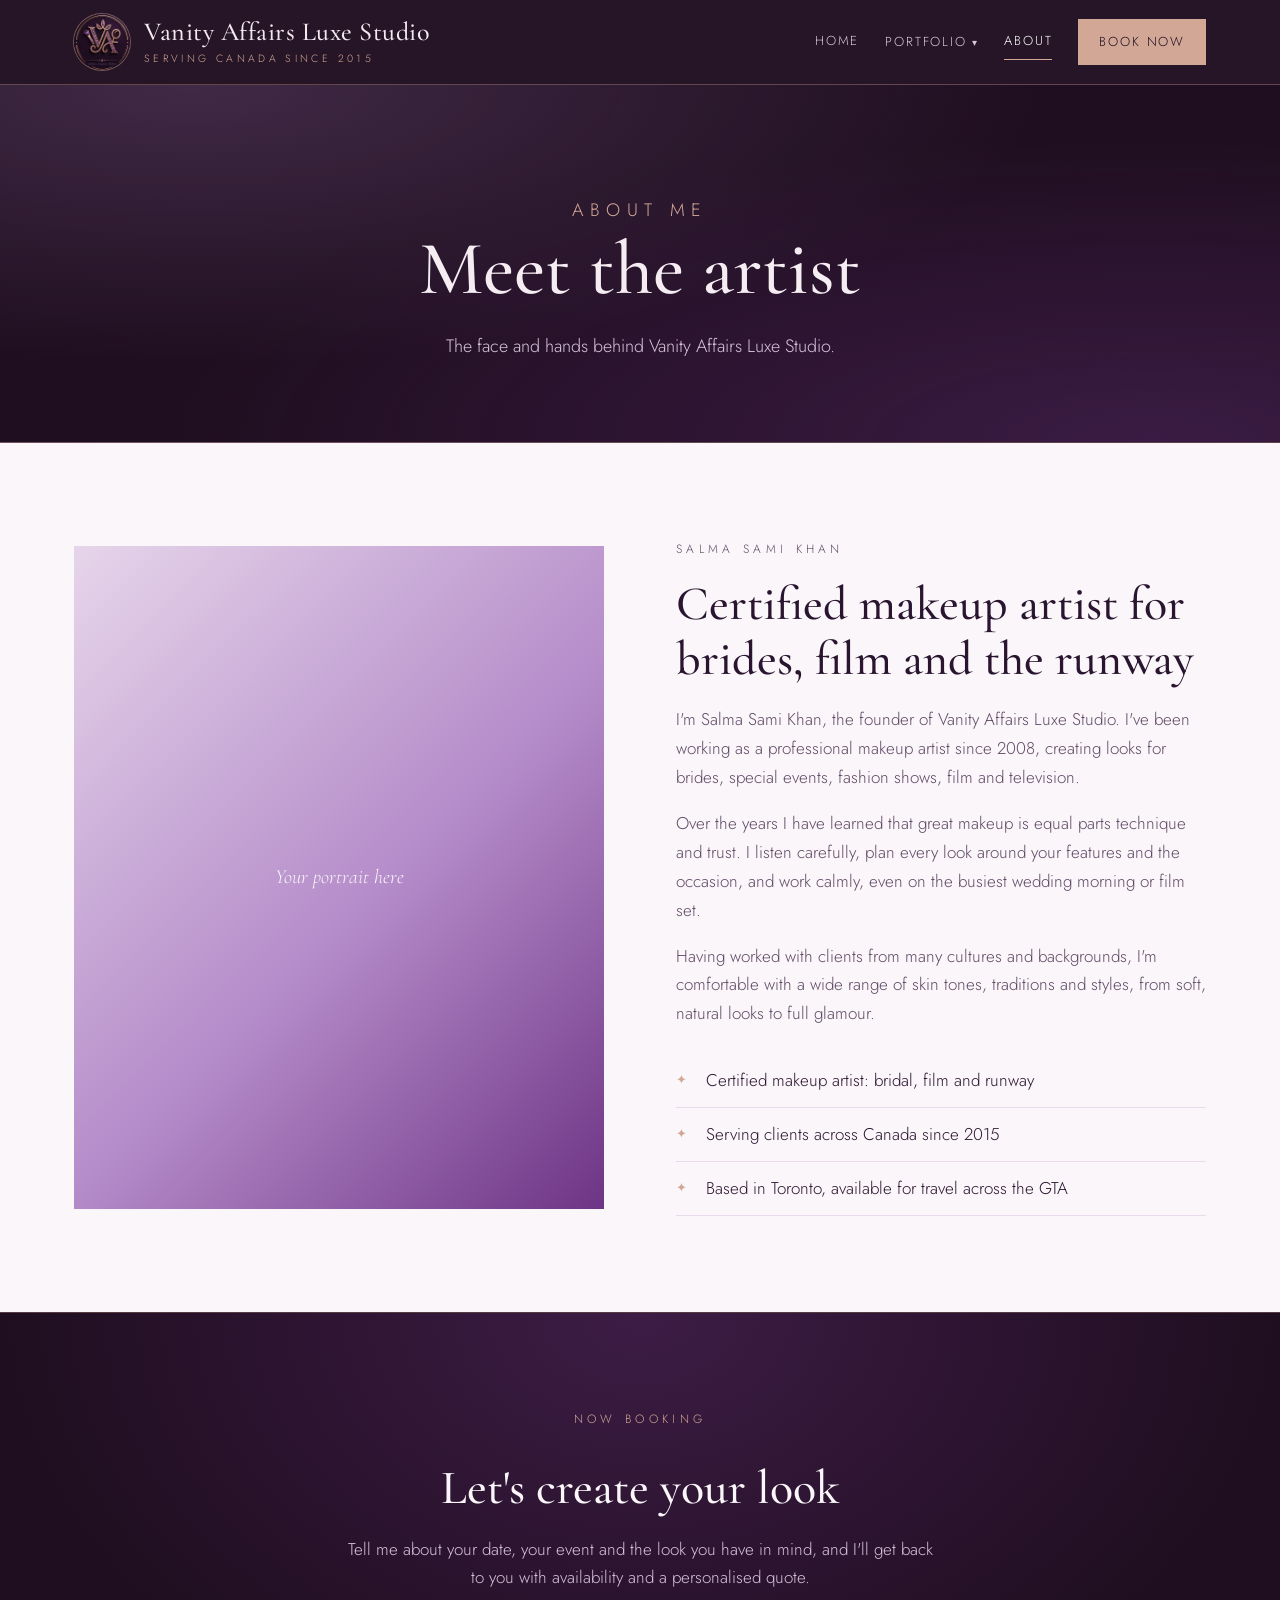
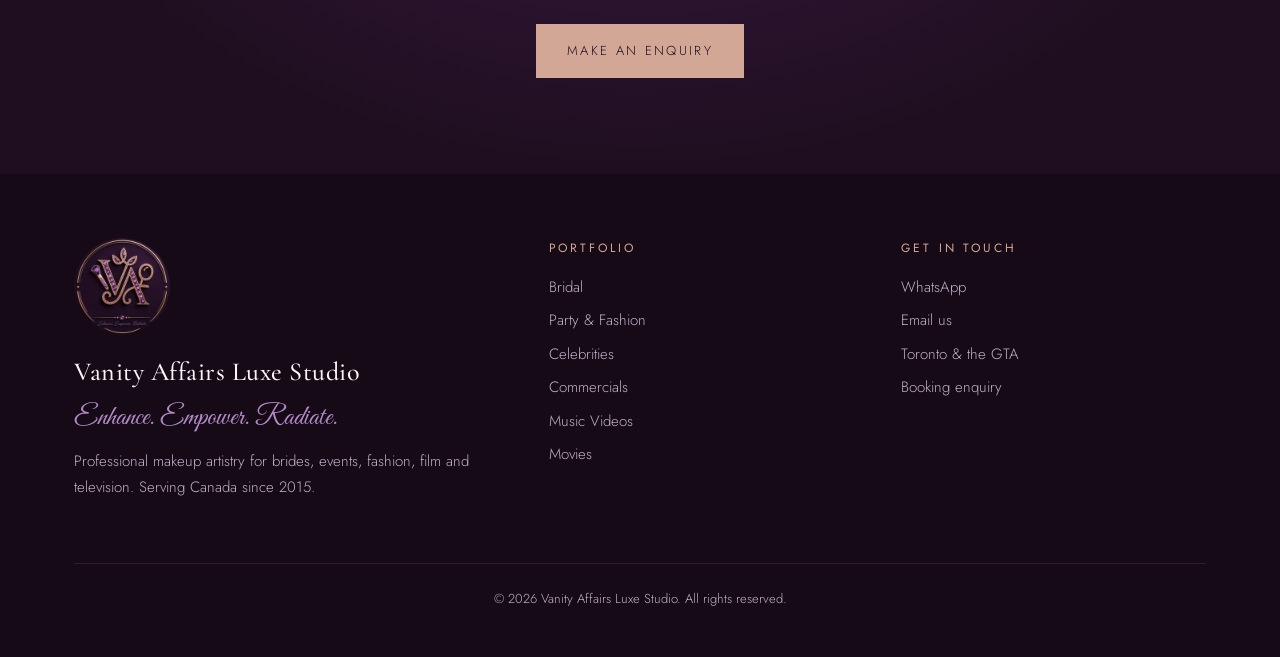
==== commit 81769a44: "Add protected WhatsApp and email links and connect the enquiry form Co-Authored-By: Claude Opus 5.5 " ====
--- a/about.html
+++ b/about.html
@@ -105,6 +105,8 @@
       <div>
         <h4>Get in touch</h4>
         <ul>
+<li><a class="js-wa " href="contact.html" data-a="16479" data-b="221139" target="_blank" rel="noopener">WhatsApp</a></li>
+<li><a class="js-mail " href="contact.html" data-u="sqamlas" data-d="moc.liamg">Email us</a></li>
 <li>Toronto &amp; the GTA</li>
           <li><a href="contact.html">Booking enquiry</a></li>
         </ul>
@@ -115,6 +117,16 @@
 </footer>
 <script>
   document.getElementById('year').textContent = new Date().getFullYear();
+  const msg = encodeURIComponent("Hi! I found Vanity Affairs Luxe Studio online and I'd like to ask about booking.");
+  document.querySelectorAll('.js-wa').forEach(a => { a.href = 'https://wa.me/' + a.dataset.a + a.dataset.b + '?text=' + msg; });
+  document.querySelectorAll('.js-mail').forEach(a => {
+    const m = a.dataset.u.split('').reverse().join('') + '@' + a.dataset.d.split('').reverse().join('');
+    a.href = 'mailto:' + m + '?subject=' + encodeURIComponent('Booking enquiry');
+    if (a.dataset.show) a.textContent = m;
+  });
+  document.querySelectorAll('form.js-form').forEach(f => {
+    f.action = 'https://formsubmit.co/' + f.dataset.u.split('').reverse().join('') + '@' + f.dataset.d.split('').reverse().join('');
+  });
   const t = document.querySelector('.menu-toggle'), n = document.querySelector('.nav');
   t.addEventListener('click', () => { const o = n.classList.toggle('open'); t.setAttribute('aria-expanded', o); });
 </script>
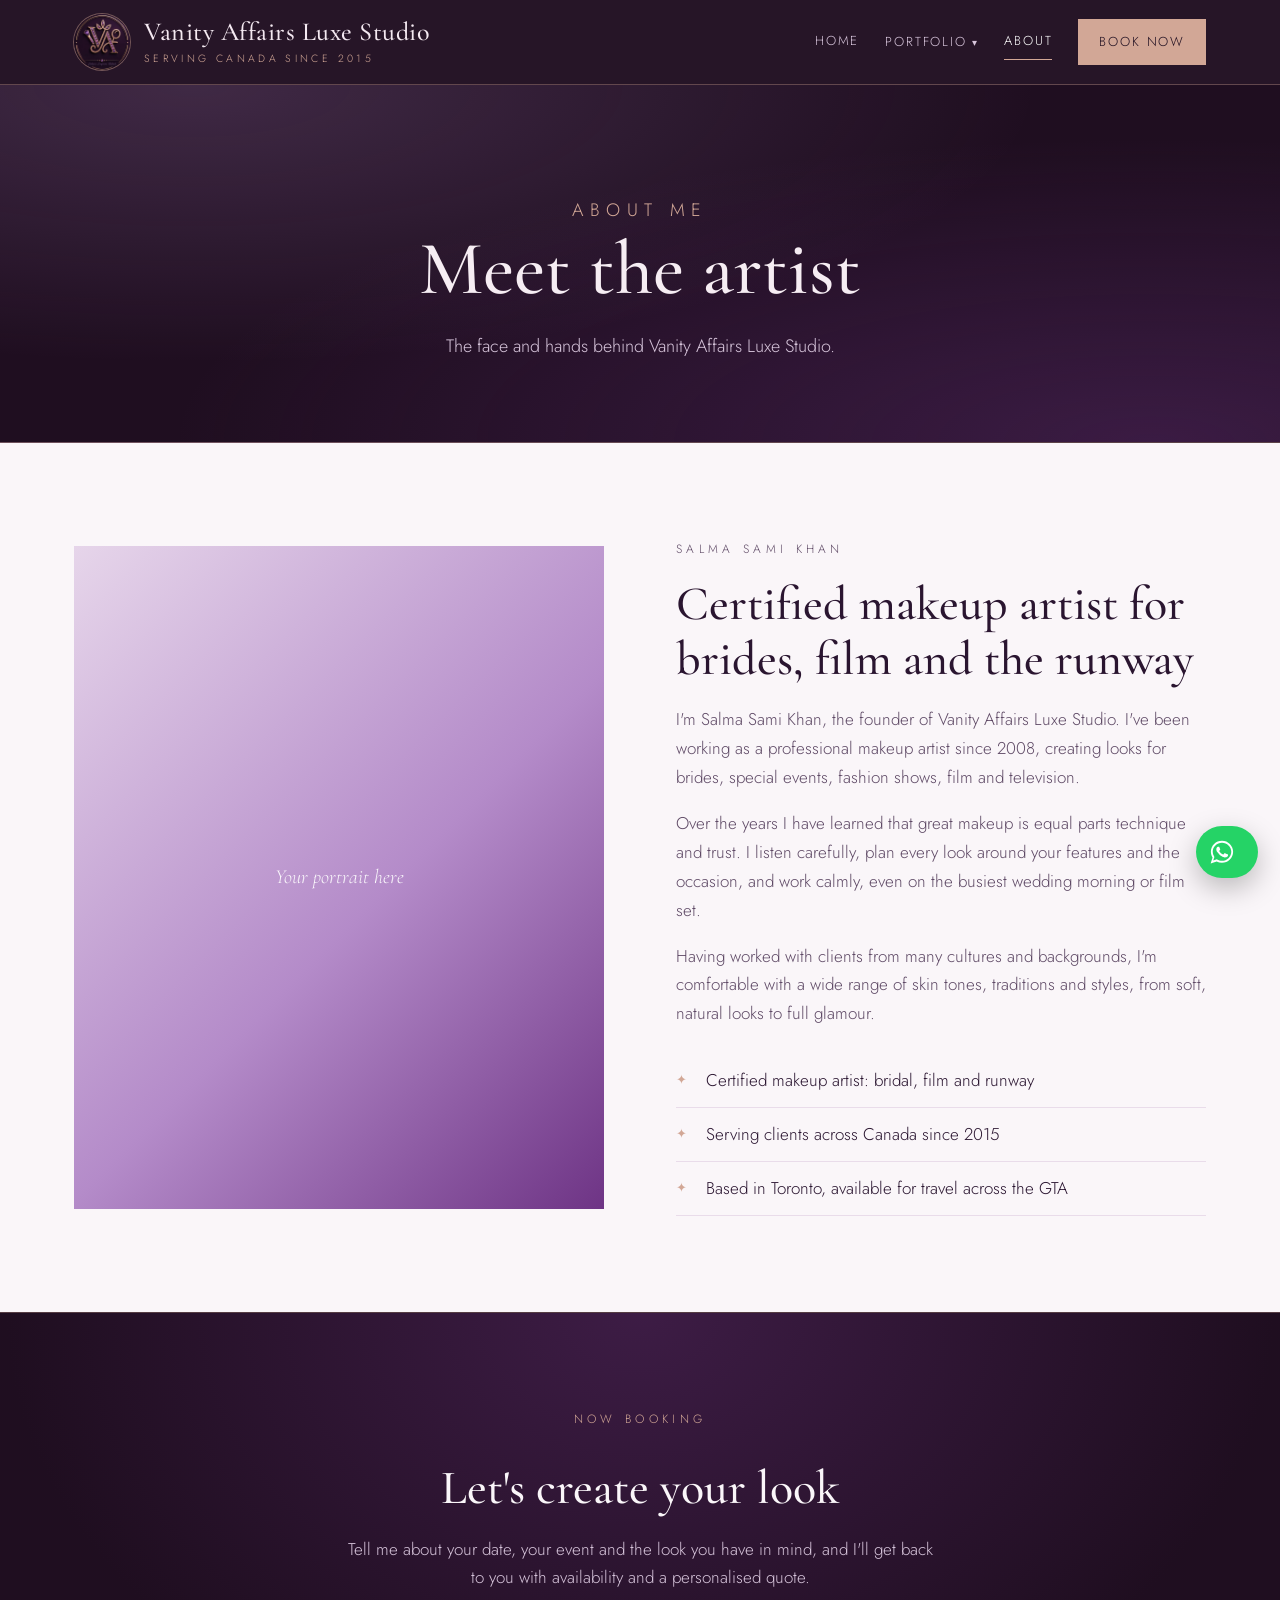
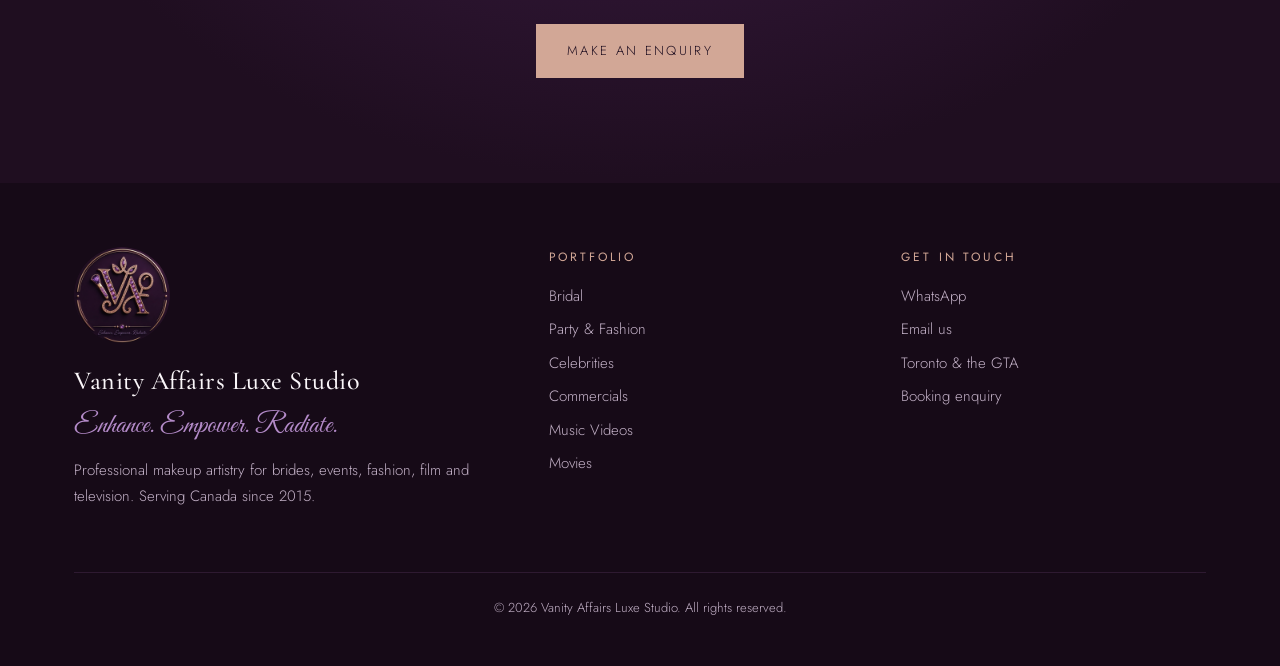
==== commit 9b24a011: "Add interactive layer: hero motion, scroll reveals, stats counters, gallery lightbox, floating Whats" ====
--- a/about.html
+++ b/about.html
@@ -15,7 +15,7 @@
 <link rel="apple-touch-icon" href="assets/apple-touch-icon.png">
 <meta property="og:image" content="assets/logo-full.jpg">
 <meta name="theme-color" content="#1f0e20">
-<link rel="stylesheet" href="assets/style.css?v=6815eaf3">
+<link rel="stylesheet" href="assets/style.css?v=59b339c5">
 </head>
 <body>
 <header class="site-header">
@@ -115,6 +115,9 @@
     <p class="copyright">© <span id="year">2026</span> Vanity Affairs Luxe Studio. All rights reserved.</p>
   </div>
 </footer>
+<a class="js-wa wa-float" href="contact.html" data-a="16479" data-b="221139" target="_blank" rel="noopener"><svg viewBox="0 0 32 32" width="28" height="28" aria-hidden="true"><path fill="currentColor" d="M16 3C9 3 3.3 8.6 3.3 15.6c0 2.4.7 4.7 1.9 6.7L3 29l6.9-2.2a12.8 12.8 0 0 0 6.1 1.5c7 0 12.7-5.6 12.7-12.6S23 3 16 3zm0 23c-2 0-3.9-.5-5.5-1.5l-.4-.2-4.1 1.3 1.3-4-.3-.4a10.3 10.3 0 0 1-1.6-5.6C5.4 9.9 10.2 5.3 16 5.3s10.6 4.6 10.6 10.3S21.8 26 16 26zm5.8-7.7c-.3-.2-1.9-.9-2.2-1s-.5-.2-.7.2-.8 1-1 1.2-.4.2-.7.1a8.7 8.7 0 0 1-4.3-3.7c-.3-.6.3-.5 1-1.7.1-.2 0-.4 0-.6l-1-2.4c-.3-.6-.5-.5-.7-.5h-.6c-.2 0-.6.1-.9.4s-1.2 1.1-1.2 2.7 1.2 3.1 1.4 3.4c.2.2 2.3 3.5 5.6 4.9 2.1.9 2.9 1 4 .8.6-.1 1.9-.8 2.2-1.5.3-.8.3-1.4.2-1.5-.1-.2-.3-.3-.6-.4z"/></svg><span>Chat on WhatsApp</span></a>
+<button class="to-top" aria-label="Back to top">↑</button>
+<script src="assets/site.js?v=59b339c5" defer></script>
 <script>
   document.getElementById('year').textContent = new Date().getFullYear();
   const msg = encodeURIComponent("Hi! I found Vanity Affairs Luxe Studio online and I'd like to ask about booking.");
--- a/assets/style.css
+++ b/assets/style.css
@@ -344,3 +344,140 @@
   .brand-tag { font-size: 9px; letter-spacing: .22em; }
   .hero .script { font-size: 32px; }
 }
+
+/* =========================================================
+   Interactive layer
+   ========================================================= */
+/* Header shrinks on scroll */
+.site-header, .header-inner, .brand-logo { transition: height .35s ease, width .35s ease, box-shadow .35s ease, background .35s ease; }
+.site-header.scrolled { box-shadow: 0 10px 30px rgba(20, 6, 22, .35); }
+.site-header.scrolled .header-inner { height: 66px; }
+.site-header.scrolled .brand-logo { width: 44px; height: 44px; }
+
+/* Hero: slow cinematic zoom + entrance */
+.hero.has-bg { position: relative; overflow: hidden; background: var(--plum); }
+.hero-bg {
+  position: absolute; inset: -2%; background-size: cover; background-position: center;
+  animation: kenburns 22s ease-in-out infinite alternate;
+}
+.hero.has-bg::before {
+  content: ""; position: absolute; inset: 0; z-index: 1;
+  background: linear-gradient(180deg, rgba(31,14,32,.50), rgba(31,14,32,.80));
+}
+.hero-inner { position: relative; z-index: 2; }
+@keyframes kenburns { from { transform: scale(1); } to { transform: scale(1.12) translate(-1%, -1.5%); } }
+.hero-inner > * { opacity: 0; transform: translateY(22px); animation: rise .9s cubic-bezier(.2,.7,.2,1) forwards; }
+.hero-inner > *:nth-child(1) { animation-delay: .15s; }
+.hero-inner > *:nth-child(2) { animation-delay: .35s; }
+.hero-inner > *:nth-child(3) { animation-delay: .6s; }
+.hero-inner > *:nth-child(4) { animation-delay: .8s; }
+.hero-inner > *:nth-child(5), .hero-inner > *:nth-child(6) { animation-delay: 1s; }
+@keyframes rise { to { opacity: 1; transform: none; } }
+.rotator {
+  display: inline-block; color: var(--rosegold); font-family: var(--serif); font-style: italic; font-size: 1.25em;
+  transition: opacity .45s ease, transform .45s ease;
+}
+.rotator.out { opacity: 0; transform: translateY(-10px); }
+
+/* Shimmer sweep on rose-gold buttons */
+.btn { position: relative; overflow: hidden; }
+.btn::after {
+  content: ""; position: absolute; top: 0; left: -120%; width: 60%; height: 100%;
+  background: linear-gradient(110deg, transparent, rgba(255,255,255,.45), transparent);
+  transition: left .7s ease;
+}
+.btn:hover::after { left: 140%; }
+
+/* Reveal on scroll */
+.reveal { opacity: 0; transform: translateY(34px); transition: opacity .9s ease, transform .9s cubic-bezier(.2,.7,.2,1); }
+.reveal.in { opacity: 1; transform: none; }
+
+/* Cards: 3D tilt + rose-gold frame on hover */
+#portfolio .cards { perspective: 1200px; }
+.card { transition: transform .25s ease, box-shadow .35s ease; transform-style: preserve-3d; position: relative; }
+.card::before {
+  content: ""; position: absolute; inset: 10px; z-index: 2; pointer-events: none;
+  border: 1px solid rgba(210,167,150,0); transition: border-color .4s ease, inset .4s ease;
+}
+.card:hover::before { border-color: rgba(210,167,150,.9); inset: 14px; }
+.card:hover { box-shadow: 0 26px 50px rgba(46,21,51,.18); }
+
+/* Stats band */
+.stats { background: var(--plum); color: #f4e9f1; padding: 64px 0; border-top: 1px solid rgba(210,167,150,.25); border-bottom: 1px solid rgba(210,167,150,.25); }
+.stats-grid { display: grid; grid-template-columns: repeat(3, 1fr); text-align: center; gap: 24px; }
+.stat .num, .stat .plus { font-family: var(--serif); font-size: clamp(48px, 6vw, 72px); color: var(--rosegold); line-height: 1; }
+.stat p { margin: 10px 0 0; font-size: 13px; letter-spacing: .2em; text-transform: uppercase; color: #cdb9d2; }
+.stat + .stat { border-left: 1px solid rgba(210,167,150,.25); }
+
+/* Gallery tiles: zoom cue */
+.photo.zoomable { cursor: zoom-in; }
+.photo.zoomable::after {
+  content: "+"; position: absolute; right: 14px; bottom: 14px; width: 38px; height: 38px;
+  display: grid; place-items: center; border-radius: 50%; font-size: 22px;
+  background: rgba(31,14,32,.7); color: var(--rosegold); opacity: 0; transform: scale(.8);
+  transition: opacity .3s, transform .3s;
+}
+.photo.zoomable:hover::after, .photo.zoomable:focus-visible::after { opacity: 1; transform: none; }
+.photo.zoomable:focus-visible { outline: 2px solid var(--rosegold); outline-offset: 3px; }
+.photo.zoomable img { transition: transform .6s ease, filter .6s ease; }
+.photo.zoomable:hover img { transform: scale(1.06); filter: saturate(1.08); }
+
+/* Lightbox */
+.lightbox {
+  position: fixed; inset: 0; z-index: 200; display: flex; align-items: center; justify-content: center;
+  background: rgba(20, 6, 22, .94); opacity: 0; visibility: hidden; transition: opacity .35s, visibility .35s;
+}
+.lightbox.open { opacity: 1; visibility: visible; }
+.lightbox figure { margin: 0; max-width: 88vw; max-height: 88vh; text-align: center; }
+.lightbox img {
+  max-width: 88vw; max-height: 82vh; object-fit: contain; margin: 0 auto;
+  opacity: 0; transform: scale(.97); transition: opacity .35s, transform .35s; box-shadow: 0 30px 80px rgba(0,0,0,.5);
+}
+.lightbox img.loaded { opacity: 1; transform: none; }
+.lightbox figcaption { color: var(--rosegold); font-size: 13px; letter-spacing: .25em; margin-top: 14px; }
+.lightbox button {
+  position: absolute; background: none; border: 0; color: #f4e9f1; cursor: pointer; font-size: 48px; line-height: 1;
+  width: 60px; height: 60px; display: grid; place-items: center; transition: color .2s;
+}
+.lightbox button:hover { color: var(--rosegold); }
+.lb-close { top: 16px; right: 20px; font-size: 40px !important; }
+.lb-prev { left: 12px; top: 50%; transform: translateY(-50%); }
+.lb-next { right: 12px; top: 50%; transform: translateY(-50%); }
+
+/* Floating WhatsApp button */
+.wa-float {
+  position: fixed; right: 22px; bottom: 22px; z-index: 90;
+  display: flex; align-items: center; gap: 10px; text-decoration: none;
+  background: #25d366; color: #fff; border-radius: 40px; padding: 12px;
+  box-shadow: 0 10px 28px rgba(0,0,0,.25); transition: padding .3s, transform .3s;
+  animation: pulse 2.6s ease-out 3s 3;
+}
+.wa-float span { max-width: 0; overflow: hidden; white-space: nowrap; font-size: 14px; letter-spacing: .04em; transition: max-width .4s ease; }
+.wa-float:hover { padding-right: 20px; transform: translateY(-2px); }
+.wa-float:hover span { max-width: 180px; }
+@keyframes pulse { 0% { box-shadow: 0 0 0 0 rgba(37,211,102,.55); } 100% { box-shadow: 0 0 0 18px rgba(37,211,102,0); } }
+
+/* Back to top */
+.to-top {
+  position: fixed; right: 30px; bottom: 92px; z-index: 89; width: 40px; height: 40px; border-radius: 50%;
+  border: 1px solid var(--rosegold); background: var(--plum); color: var(--rosegold); cursor: pointer; font-size: 18px;
+  opacity: 0; visibility: hidden; transform: translateY(10px); transition: all .3s;
+}
+.to-top.show { opacity: 1; visibility: visible; transform: none; }
+.to-top:hover { background: var(--rosegold); color: var(--plum); }
+
+@media (max-width: 600px) {
+  .stats-grid { grid-template-columns: 1fr; gap: 34px; }
+  .stat + .stat { border-left: 0; border-top: 1px solid rgba(210,167,150,.25); padding-top: 30px; }
+  .wa-float { right: 16px; bottom: 16px; }
+  .to-top { right: 22px; bottom: 82px; }
+  .lb-prev, .lb-next { display: none !important; }
+}
+
+/* Respect visitors who prefer less motion */
+@media (prefers-reduced-motion: reduce) {
+  .hero-bg, .wa-float { animation: none; }
+  .hero-inner > * { animation: none; opacity: 1; transform: none; }
+  .reveal { opacity: 1; transform: none; transition: none; }
+  * { scroll-behavior: auto !important; }
+}
